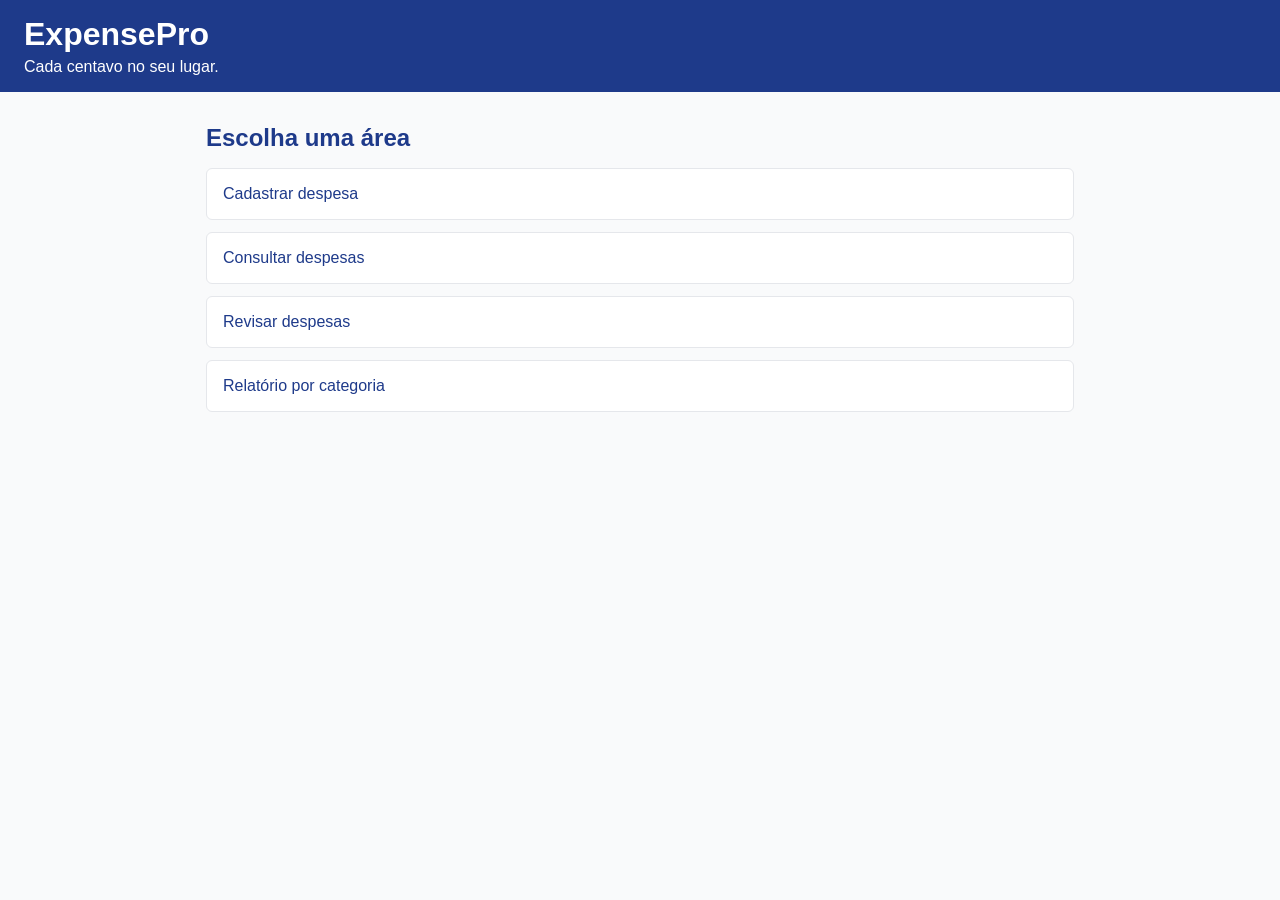
==== index.html @ 2cb30d4f "first commit" ====
<!doctype html>
<html lang="pt-BR">
<head>
  <meta charset="utf-8">
  <meta name="viewport" content="width=device-width, initial-scale=1">
  <title>ExpensePro</title>
  <link rel="stylesheet" href="css/base.css">
  <link rel="stylesheet" href="css/inicio.css">
</head>
<body>
  <header class="topo">
    <h1>ExpensePro</h1>
    <p>Cada centavo no seu lugar.</p>
  </header>
  <main class="inicio">
    <h2>Escolha uma área</h2>
    <nav class="menu">
      <a href="pages/nova-despesa.html">Cadastrar despesa</a>
      <a href="pages/minhas-despesas.html">Consultar despesas</a>
      <a href="pages/revisao.html">Revisar despesas</a>
      <a href="pages/relatorios.html">Relatório por categoria</a>
    </nav>
  </main>
</body>
</html>
---- css/base.css ----
:root {
  --azul: #1E3A8A;
  --verde: #059669;
  --ambar: #D97706;
  --grafite: #374151;
  --fundo: #F9FAFB;
}

* { box-sizing: border-box; }

body {
  margin: 0;
  background: var(--fundo);
  color: var(--grafite);
  font-family: Arial, sans-serif;
}

.topo {
  padding: 1rem 1.5rem;
  background: var(--azul);
  color: white;
}

.topo h1, .topo p { margin: 0; }
.topo p { margin-top: .3rem; }

main { max-width: 900px; margin: 2rem auto; padding: 0 1rem; }

.painel {
  padding: 1.5rem;
  border: 1px solid #E5E7EB;
  border-radius: 8px;
  background: white;
}

h2 { margin-top: 0; color: var(--azul); }

label { display: block; margin: 1rem 0 .35rem; }
input, select, textarea {
  width: 100%;
  padding: .7rem;
  border: 1px solid #D1D5DB;
  border-radius: 5px;
  color: var(--grafite);
  font: inherit;
}

button {
  margin-top: 1rem;
  padding: .7rem 1rem;
  border: 0;
  border-radius: 5px;
  background: var(--verde);
  color: white;
  font: inherit;
  cursor: pointer;
}

table { width: 100%; border-collapse: collapse; margin-top: 1rem; }
th, td { padding: .7rem; border-bottom: 1px solid #E5E7EB; text-align: left; }
th { background: var(--azul); color: white; }

@media (max-width: 600px) {
  main { margin: 1rem auto; }
  .painel { padding: 1rem; }
  table { font-size: .9rem; }
}
---- css/inicio.css ----
.inicio h2 { margin-bottom: 1rem; }
.menu { display: grid; gap: .75rem; }
.menu a {
  padding: 1rem;
  border: 1px solid #E5E7EB;
  border-radius: 6px;
  background: white;
  color: var(--azul);
  text-decoration: none;
}
.menu a:hover { border-color: var(--verde); }
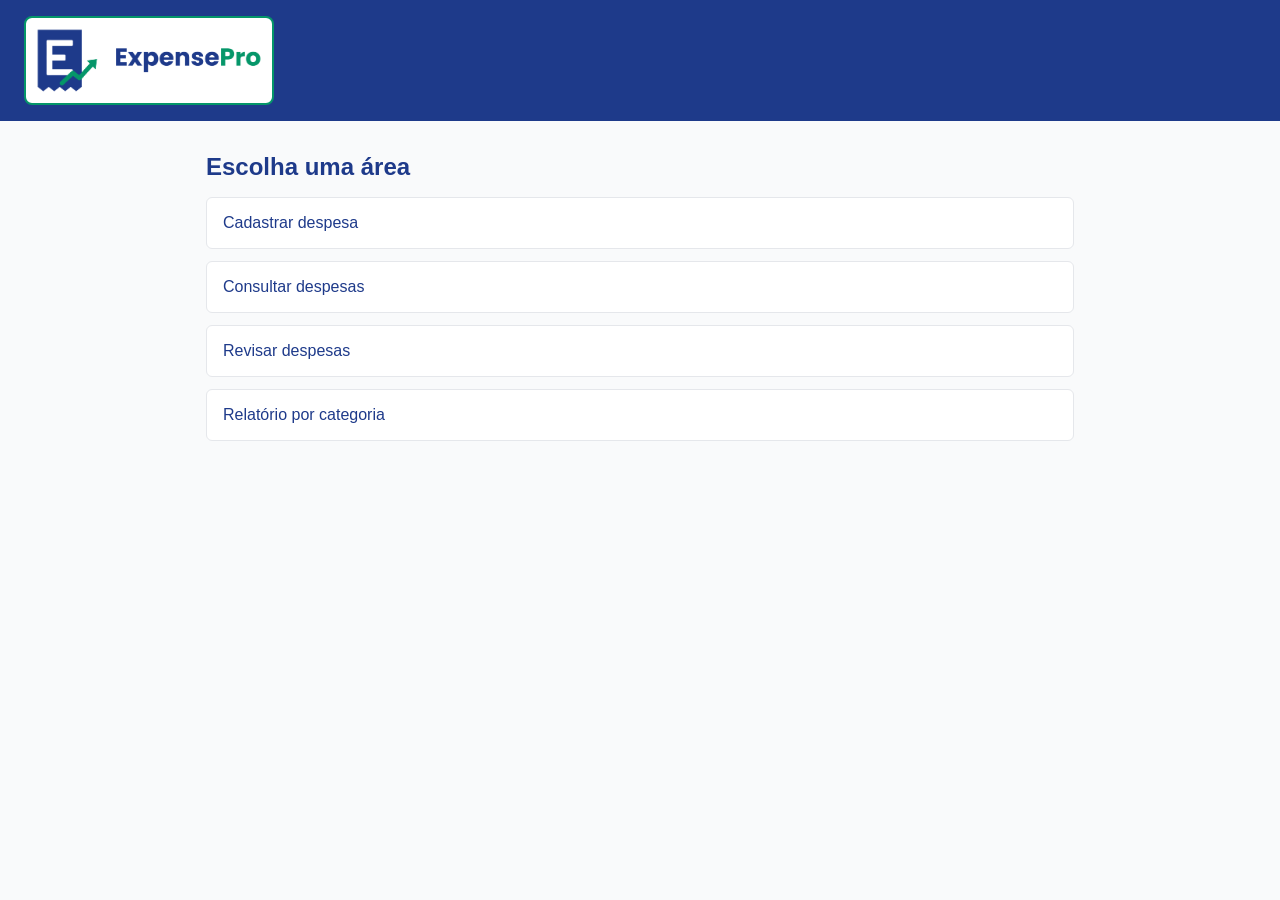
==== commit 22eb3695: "Alteracões recentes Vytor Korea" ====
--- a/index.html
+++ b/index.html
@@ -9,8 +9,7 @@
 </head>
 <body>
   <header class="topo">
-    <h1>ExpensePro</h1>
-    <p>Cada centavo no seu lugar.</p>
+    <img class="logo" src="img/logo.png" alt="ExpensePro">
   </header>
   <main class="inicio">
     <h2>Escolha uma área</h2>
--- a/css/base.css
+++ b/css/base.css
@@ -18,7 +18,17 @@
 .topo {
   padding: 1rem 1.5rem;
   background: var(--azul);
-  color: white;
+}
+
+.logo {
+  display: block;
+  width: 250px; /* ajuste conforme necessário */
+  max-width: 100%;
+  height: auto;
+  padding: .35rem;
+  border: 2px solid var(--verde);
+  border-radius: 8px;
+  background-color: white;
 }
 
 .topo h1, .topo p { margin: 0; }
@@ -65,3 +75,11 @@
   .painel { padding: 1rem; }
   table { font-size: .9rem; }
 }
+
+.logo-pro {
+  display: flex;
+  align-items: center;
+  padding: 1rem 1.5rem;
+  background: var(--azul);
+  color: white;
+}
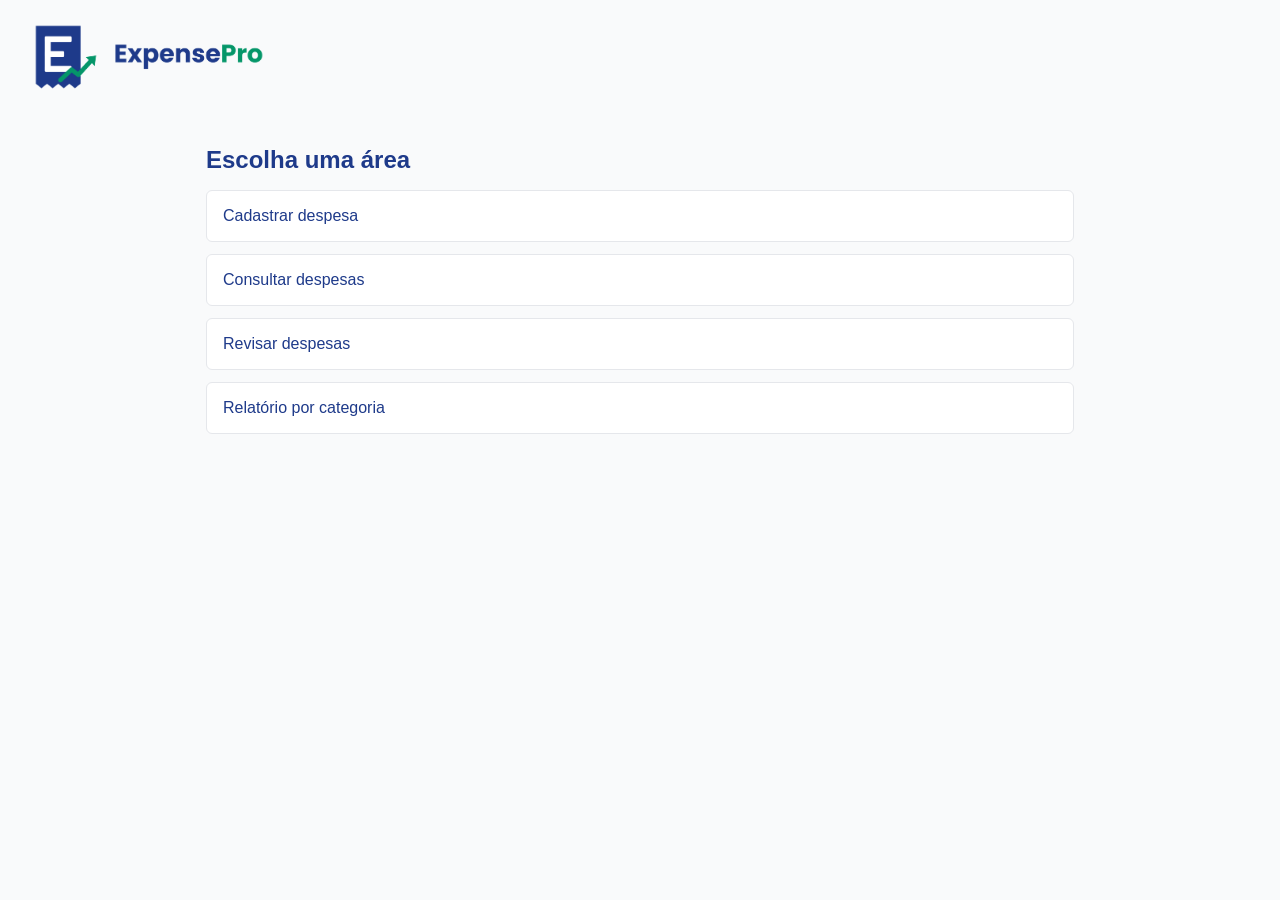
==== commit de70ec27: "mudanças básicas no cabeçalho das páginas, incluindo a adição de um logotipo e ajustes de estilo par" ====
--- a/index.html
+++ b/index.html
@@ -9,7 +9,7 @@
 </head>
 <body>
   <header class="topo">
-    <img class="logo" src="img/logo.png" alt="ExpensePro">
+    <a href="index.html"><img class="logo" src="img/logo.png" alt="ExpensePro"></a>
   </header>
   <main class="inicio">
     <h2>Escolha uma área</h2>
--- a/css/base.css
+++ b/css/base.css
@@ -6,18 +6,33 @@
   --fundo: #F9FAFB;
 }
 
+:root {
+  --rev-azul: #1e3a8a;
+  --rev-verde: #059669;
+  --rev-ambar: #d97706;
+  --rev-texto: #374151;
+  --rev-suave: #667085;
+  --rev-borda: #e5e7eb;
+  --rev-fundo: #f9fafb;
+}
+
 * { box-sizing: border-box; }
 
 body {
   margin: 0;
-  background: var(--fundo);
-  color: var(--grafite);
+  background: var(--rev-fundo);
+  color: var(--rev-texto);
   font-family: Arial, sans-serif;
 }
 
 .topo {
   padding: 1rem 1.5rem;
-  background: var(--azul);
+  background: var(--rev-fundo);
+  min-height: 82px;
+  display: flex;
+  flex-wrap: wrap;
+  gap: 10px 18px;
+  padding: 14px 24px;
 }
 
 .logo {
@@ -26,9 +41,7 @@
   max-width: 100%;
   height: auto;
   padding: .35rem;
-  border: 2px solid var(--verde);
   border-radius: 8px;
-  background-color: white;
 }
 
 .topo h1, .topo p { margin: 0; }
@@ -43,7 +56,7 @@
   background: white;
 }
 
-h2 { margin-top: 0; color: var(--azul); }
+h2 { margin-top: 0; color: var(--rev-azul); }
 
 label { display: block; margin: 1rem 0 .35rem; }
 input, select, textarea {
@@ -60,7 +73,7 @@
   padding: .7rem 1rem;
   border: 0;
   border-radius: 5px;
-  background: var(--verde);
+  background: var(--rev-verde);
   color: white;
   font: inherit;
   cursor: pointer;
@@ -68,7 +81,7 @@
 
 table { width: 100%; border-collapse: collapse; margin-top: 1rem; }
 th, td { padding: .7rem; border-bottom: 1px solid #E5E7EB; text-align: left; }
-th { background: var(--azul); color: white; }
+th { background: var(--rev-azul); color: white; }
 
 @media (max-width: 600px) {
   main { margin: 1rem auto; }
@@ -80,6 +93,6 @@
   display: flex;
   align-items: center;
   padding: 1rem 1.5rem;
-  background: var(--azul);
+  background: var(--rev-azul);
   color: white;
 }
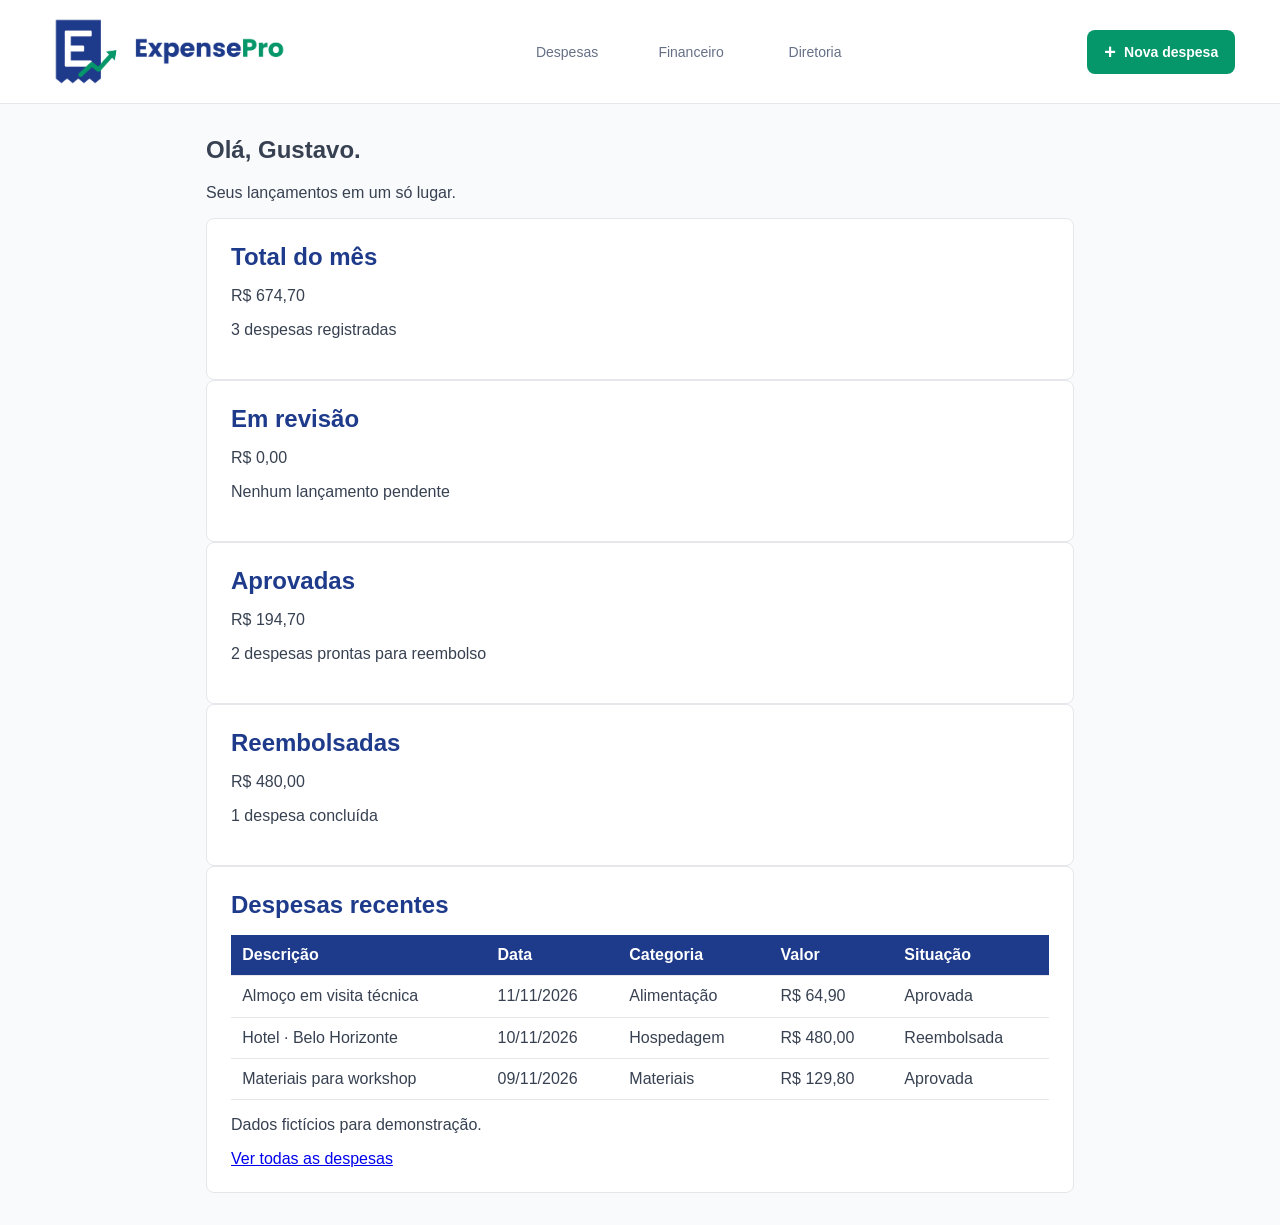
==== commit 97284fb0: "Implementação Pagina Inicio = Victor" ====
--- a/index.html
+++ b/index.html
@@ -10,15 +10,84 @@
 <body>
   <header class="topo">
     <a href="index.html"><img class="logo" src="img/logo.png" alt="ExpensePro"></a>
+    <nav class="navegacao" aria-label="Áreas do sistema">
+      <a href="pages/minhas-despesas.html">Despesas</a>
+      <a href="pages/revisao.html">Financeiro</a>
+      <a href="pages/relatorios.html">Diretoria</a>
+    </nav>
+    <a class="acao-nova" href="pages/nova-despesa.html"><span>+</span> Nova despesa</a>
   </header>
+
   <main class="inicio">
-    <h2>Escolha uma área</h2>
-    <nav class="menu">
-      <a href="pages/nova-despesa.html">Cadastrar despesa</a>
-      <a href="pages/minhas-despesas.html">Consultar despesas</a>
-      <a href="pages/revisao.html">Revisar despesas</a>
-      <a href="pages/relatorios.html">Relatório por categoria</a>
-    </nav>
+    <section aria-labelledby="titulo-pagina">
+      <h1 id="titulo-pagina">Olá, Gustavo.</h1>
+      <p>Seus lançamentos em um só lugar.</p>
+    </section>
+
+    <section aria-label="Resumo do mês">
+      <article class="painel">
+        <h2>Total do mês</h2>
+        <p>R$ 674,70</p>
+        <p>3 despesas registradas</p>
+      </article>
+      <article class="painel">
+        <h2>Em revisão</h2>
+        <p>R$ 0,00</p>
+        <p>Nenhum lançamento pendente</p>
+      </article>
+      <article class="painel">
+        <h2>Aprovadas</h2>
+        <p>R$ 194,70</p>
+        <p>2 despesas prontas para reembolso</p>
+      </article>
+      <article class="painel">
+        <h2>Reembolsadas</h2>
+        <p>R$ 480,00</p>
+        <p>1 despesa concluída</p>
+      </article>
+    </section>
+
+    <section class="painel" aria-label="Despesas recentes">
+      <h2>Despesas recentes</h2>
+      <div class="area-tabela">
+        <table>
+          <thead>
+            <tr>
+              <th>Descrição</th>
+              <th>Data</th>
+              <th>Categoria</th>
+              <th>Valor</th>
+              <th>Situação</th>
+            </tr>
+          </thead>
+          <tbody>
+            <tr>
+              <td>Almoço em visita técnica</td>
+              <td>11/11/2026</td>
+              <td>Alimentação</td>
+              <td>R$ 64,90</td>
+              <td>Aprovada</td>
+            </tr>
+            <tr>
+              <td>Hotel · Belo Horizonte</td>
+              <td>10/11/2026</td>
+              <td>Hospedagem</td>
+              <td>R$ 480,00</td>
+              <td>Reembolsada</td>
+            </tr>
+            <tr>
+              <td>Materiais para workshop</td>
+              <td>09/11/2026</td>
+              <td>Materiais</td>
+              <td>R$ 129,80</td>
+              <td>Aprovada</td>
+            </tr>
+          </tbody>
+        </table>
+      </div>
+      <p>Dados fictícios para demonstração.</p>
+      <a href="pages/minhas-despesas.html">Ver todas as despesas</a>
+    </section>
   </main>
 </body>
 </html>
--- a/css/base.css
+++ b/css/base.css
@@ -1,11 +1,3 @@
-:root {
-  --azul: #1E3A8A;
-  --verde: #059669;
-  --ambar: #D97706;
-  --grafite: #374151;
-  --fundo: #F9FAFB;
-}
-
 :root {
   --rev-azul: #1e3a8a;
   --rev-verde: #059669;
@@ -26,13 +18,13 @@
 }
 
 .topo {
-  padding: 1rem 1.5rem;
-  background: var(--rev-fundo);
-  min-height: 82px;
-  display: flex;
-  flex-wrap: wrap;
-  gap: 10px 18px;
-  padding: 14px 24px;
+  min-height: 104px;
+  padding: 0 clamp(22px, 3.5vw, 52px);
+  display: flex; 
+  align-items: center;
+  gap: 34px;
+  background: #fff;
+  border-bottom: 1px solid var(--rev-borda); 
 }
 
 .logo {
@@ -43,9 +35,6 @@
   padding: .35rem;
   border-radius: 8px;
 }
-
-.topo h1, .topo p { margin: 0; }
-.topo p { margin-top: .3rem; }
 
 main { max-width: 900px; margin: 2rem auto; padding: 0 1rem; }
 
@@ -64,7 +53,7 @@
   padding: .7rem;
   border: 1px solid #D1D5DB;
   border-radius: 5px;
-  color: var(--grafite);
+  color: var(--rev-texto);
   font: inherit;
 }
 
@@ -89,10 +78,57 @@
   table { font-size: .9rem; }
 }
 
-.logo-pro {
-  display: flex;
+.navegacao {
+  display: flex; align-self: stretch; align-items: center; gap: 8px; margin: 0 auto;
+}
+.navegacao a {
+  min-width: 116px; padding: 13px 18px; border-radius: 9px; color: #667085; font-size: 14px; text-align: center; text-decoration: none; 
+}
+.navegacao a:hover {
+  background: #f5f7fb; color: var(--rev-azul); 
+  }
+.navegacao a.ativo {
+  background: #eff4ff;
+  color: var(--rev-azul);
+  font-weight: 650; 
+}
+.acao-nova,.botao-primario {
+  display: inline-flex;
+  justify-content: center;
   align-items: center;
-  padding: 1rem 1.5rem;
-  background: var(--rev-azul);
-  color: white;
+  gap: 8px;
+  min-height: 44px;
+  padding: 0 17px;
+  border: 0;
+  border-radius: 8px;
+  background: var(--rev-verde);
+  color: #fff; text-decoration: none;
+  font: inherit;
+  font-size: 14px;
+  font-weight: 650;
+  cursor: pointer; 
 }
+.acao-nova:hover,.botao-primario:hover { background: #047857; }
+
+.botao-secundario {
+  border: 1px solid #d0d5dd;
+  background: #fff;
+  color: #344054; 
+}
+.botao-secundario:hover { background: #f9fafb; }
+
+.acao-nova span { font-size: 20px; line-height: 1; }
+
+@media (max-width: 900px) {
+  .topo { min-height: 82px; flex-wrap: wrap; gap: 10px 18px; padding: 14px 24px; }
+  .navegacao { order: 3; width: 100%; justify-content: flex-start; gap: 4px; overflow-x: auto; }
+  .navegacao a { min-width: auto; padding: 9px 13px; font-size: 13px; }
+  .acao-nova { margin-left: auto; min-height: 39px; padding: 0 12px; font-size: 13px; }
+}
+
+@media (max-width: 600px) {
+  .topo { padding: 12px 17px; }
+  .logo { width: 180px; }
+  .navegacao { margin: 0 -2px; }
+  .navegacao a { padding: 8px 11px; }
+}
--- a/css/inicio.css
+++ b/css/inicio.css
@@ -5,7 +5,7 @@
   border: 1px solid #E5E7EB;
   border-radius: 6px;
   background: white;
-  color: var(--azul);
+  color: var(--rev-azul);
   text-decoration: none;
 }
 .menu a:hover { border-color: var(--verde); }
